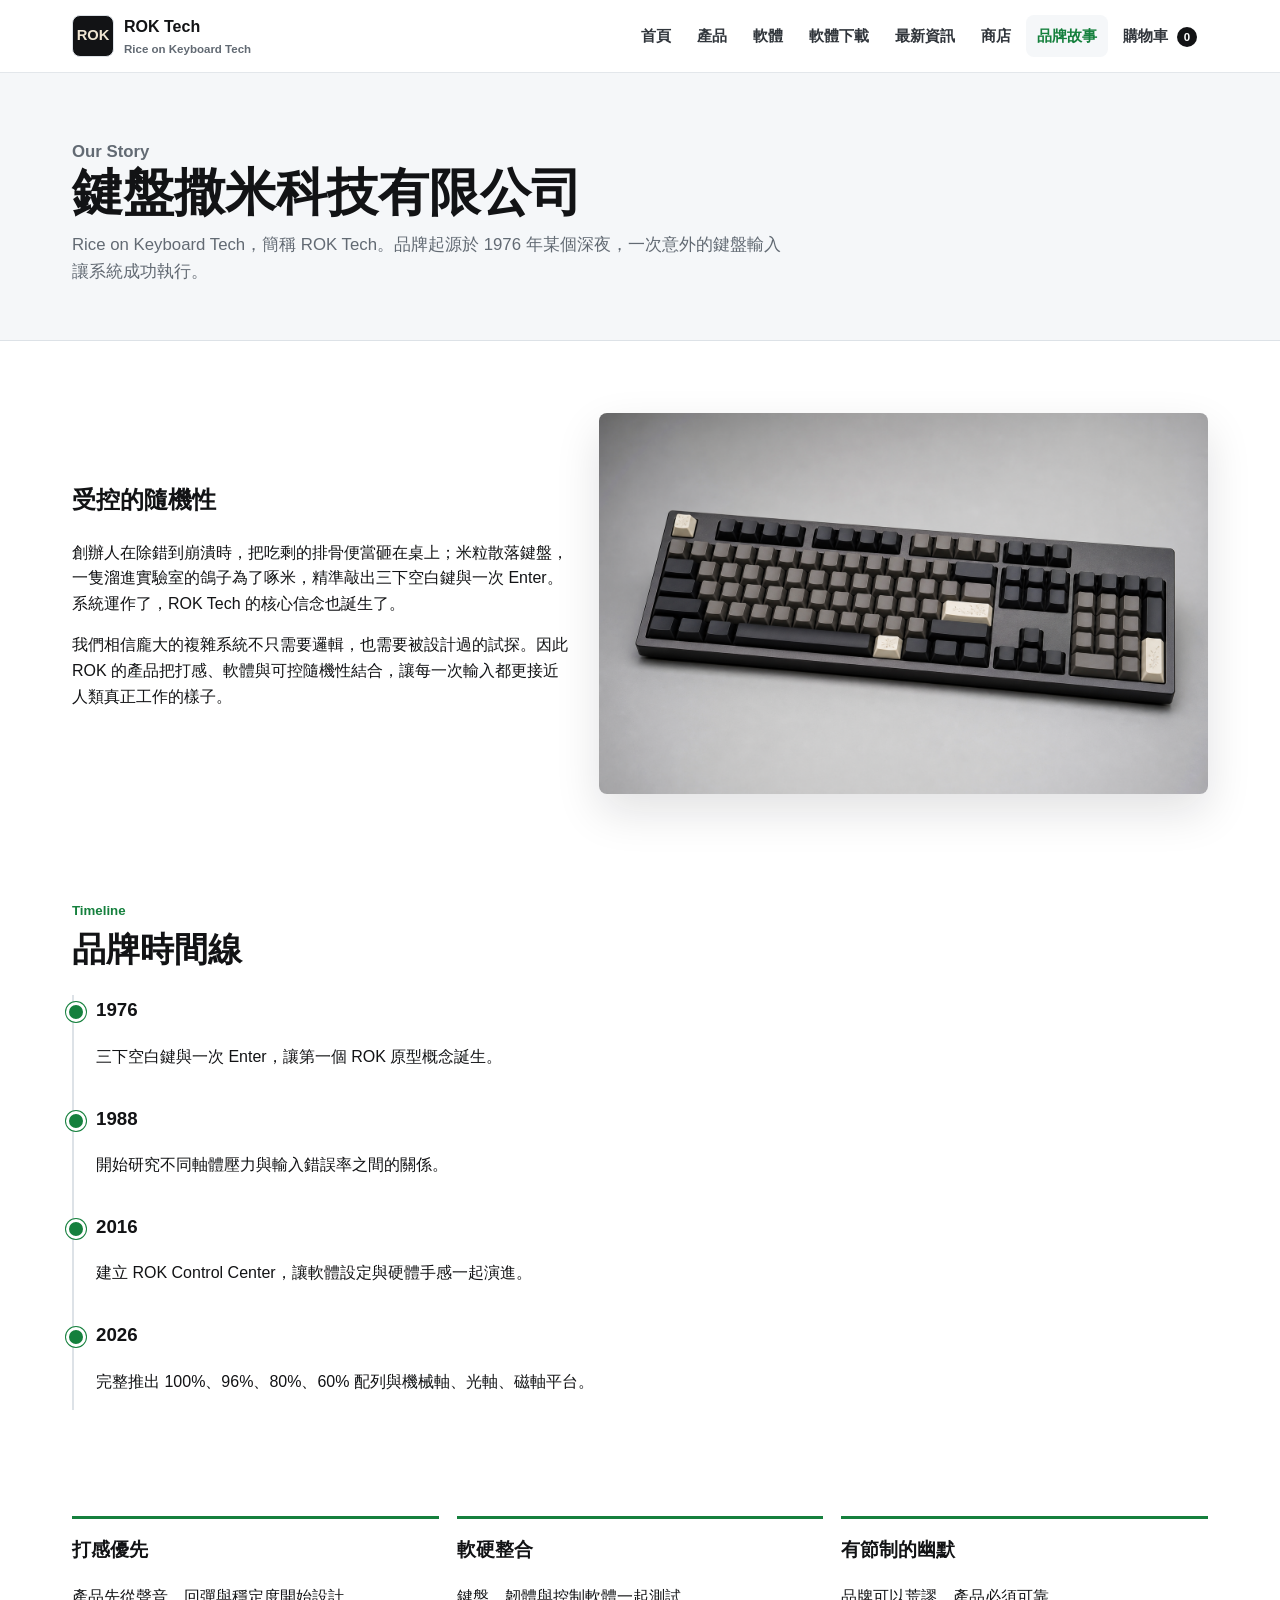
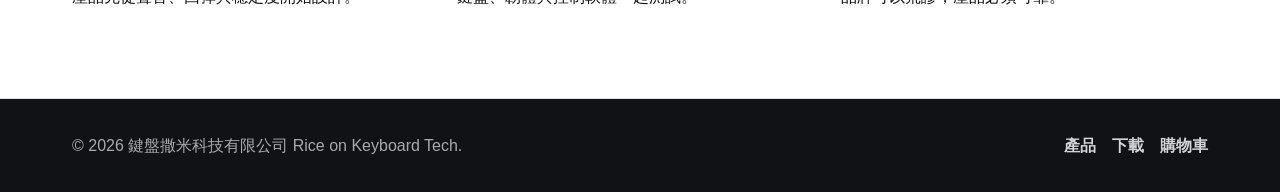
==== about.html @ c29fe8b4 "Add files via upload" ====
<!doctype html>
<html lang="zh-Hant">
  <head>
    <meta charset="utf-8">
    <meta name="viewport" content="width=device-width, initial-scale=1">
    <title>品牌故事 | ROK Tech</title>
    <link rel="icon" href="assets/images/favicon.svg" type="image/svg+xml">
    <link rel="stylesheet" href="assets/css/styles.css">
  </head>
  <body>
    <header class="site-header">
      <div class="header-inner">
        <a class="brand" href="index.html"><span class="brand-mark">ROK</span><span>ROK Tech<small>Rice on Keyboard Tech</small></span></a>
        <nav class="nav" aria-label="主選單">
          <a href="index.html">首頁</a><a href="products.html">產品</a><a href="software.html">軟體</a><a href="downloads.html">軟體下載</a><a href="news.html">最新資訊</a><a href="store.html">商店</a><a href="about.html">品牌故事</a><a class="cart-link" href="cart.html">購物車 <span class="cart-count" data-cart-count>0</span></a>
        </nav>
      </div>
    </header>
    <main>
      <section class="page-hero">
        <div class="page-hero-inner">
          <p class="eyebrow">Our Story</p>
          <h1>鍵盤撒米科技有限公司</h1>
          <p>Rice on Keyboard Tech，簡稱 ROK Tech。品牌起源於 1976 年某個深夜，一次意外的鍵盤輸入讓系統成功執行。</p>
        </div>
      </section>
      <section class="section">
        <div class="software-layout">
          <div>
            <h2>受控的隨機性</h2>
            <p>創辦人在除錯到崩潰時，把吃剩的排骨便當砸在桌上；米粒散落鍵盤，一隻溜進實驗室的鴿子為了啄米，精準敲出三下空白鍵與一次 Enter。系統運作了，ROK Tech 的核心信念也誕生了。</p>
            <p>我們相信龐大的複雜系統不只需要邏輯，也需要被設計過的試探。因此 ROK 的產品把打感、軟體與可控隨機性結合，讓每一次輸入都更接近人類真正工作的樣子。</p>
          </div>
          <img src="assets/images/rok-summit-100.png" alt="ROK Summit 100 Pro 商務鍵盤">
        </div>
      </section>
      <section class="section tight">
        <div class="section-heading"><div><p class="eyebrow">Timeline</p><h2>品牌時間線</h2></div></div>
        <div class="timeline">
          <article><h3>1976</h3><p>三下空白鍵與一次 Enter，讓第一個 ROK 原型概念誕生。</p></article>
          <article><h3>1988</h3><p>開始研究不同軸體壓力與輸入錯誤率之間的關係。</p></article>
          <article><h3>2016</h3><p>建立 ROK Control Center，讓軟體設定與硬體手感一起演進。</p></article>
          <article><h3>2026</h3><p>完整推出 100%、96%、80%、60% 配列與機械軸、光軸、磁軸平台。</p></article>
        </div>
      </section>
      <section class="section tight">
        <div class="support-strip">
          <div><h3>打感優先</h3><p>產品先從聲音、回彈與穩定度開始設計。</p></div>
          <div><h3>軟硬整合</h3><p>鍵盤、韌體與控制軟體一起測試。</p></div>
          <div><h3>有節制的幽默</h3><p>品牌可以荒謬，產品必須可靠。</p></div>
        </div>
      </section>
    </main>
    <footer class="site-footer"><div class="footer-inner"><p>© 2026 鍵盤撒米科技有限公司 Rice on Keyboard Tech.</p><div class="footer-links"><a href="products.html">產品</a><a href="downloads.html">下載</a><a href="cart.html">購物車</a></div></div></footer>
    <script src="assets/js/data.js"></script>
    <script src="assets/js/app.js"></script>
  </body>
</html>
---- assets/css/styles.css ----
:root {
  --ink: #121315;
  --muted: #626a73;
  --line: #dde2e7;
  --surface: #ffffff;
  --soft: #f5f7f9;
  --dark: #171a20;
  --rice: #efe5d2;
  --green: #15803d;
  --cyan: #0284c7;
  --violet: #7c3aed;
  --amber: #b7791f;
  --rose: #be123c;
  --shadow: 0 18px 45px rgba(18, 19, 21, 0.12);
}

* {
  box-sizing: border-box;
}

html {
  scroll-behavior: smooth;
}

body {
  margin: 0;
  background: var(--surface);
  color: var(--ink);
  font-family: Inter, "Noto Sans TC", "PingFang TC", "Microsoft JhengHei", Arial, sans-serif;
  line-height: 1.6;
  letter-spacing: 0;
}

img {
  display: block;
  max-width: 100%;
}

a {
  color: inherit;
  text-decoration: none;
}

button,
input,
select {
  font: inherit;
}

.site-header {
  position: sticky;
  top: 0;
  z-index: 20;
  border-bottom: 1px solid rgba(221, 226, 231, 0.82);
  background: rgba(255, 255, 255, 0.93);
  backdrop-filter: blur(16px);
}

.header-inner {
  display: flex;
  align-items: center;
  justify-content: space-between;
  gap: 24px;
  max-width: 1180px;
  min-height: 72px;
  margin: 0 auto;
  padding: 0 22px;
}

.brand {
  display: inline-flex;
  align-items: center;
  gap: 10px;
  font-weight: 800;
}

.brand-mark {
  display: grid;
  width: 42px;
  height: 42px;
  place-items: center;
  border: 1px solid var(--line);
  border-radius: 8px;
  background: var(--ink);
  color: var(--rice);
  font-size: 0.92rem;
}

.brand small {
  display: block;
  color: var(--muted);
  font-size: 0.72rem;
  font-weight: 600;
}

.nav {
  display: flex;
  align-items: center;
  flex-wrap: nowrap;
  gap: 4px;
  color: #30353b;
  font-size: 0.94rem;
  font-weight: 650;
  white-space: nowrap;
}

.nav a {
  flex: 0 0 auto;
  min-height: 40px;
  padding: 9px 11px;
  border-radius: 8px;
  white-space: nowrap;
}

.nav a:hover,
.nav a.is-active {
  background: var(--soft);
  color: var(--green);
}

.cart-link {
  position: relative;
}

.cart-count {
  display: inline-grid;
  min-width: 20px;
  height: 20px;
  margin-left: 5px;
  place-items: center;
  border-radius: 999px;
  background: var(--ink);
  color: #fff;
  font-size: 0.72rem;
}

.hero {
  min-height: 72vh;
  display: grid;
  align-items: end;
  background-image:
    linear-gradient(90deg, rgba(10, 11, 13, 0.9), rgba(10, 11, 13, 0.56) 44%, rgba(10, 11, 13, 0.12)),
    url("../images/rok-strike-80.png");
  background-position: center;
  background-size: cover;
  color: #fff;
}

.hero-content {
  max-width: 1180px;
  width: 100%;
  margin: 0 auto;
  padding: 92px 22px 68px;
}

.eyebrow {
  margin: 0 0 10px;
  color: var(--green);
  font-size: 0.83rem;
  font-weight: 800;
}

.hero .eyebrow {
  color: #b8f4d1;
}

h1,
h2,
h3,
p {
  margin-top: 0;
}

.hero h1 {
  max-width: 680px;
  margin-bottom: 18px;
  font-size: 4.3rem;
  line-height: 1.02;
}

.hero p {
  max-width: 620px;
  color: rgba(255, 255, 255, 0.83);
  font-size: 1.12rem;
}

.hero-actions,
.card-actions,
.download-actions {
  display: flex;
  flex-wrap: wrap;
  gap: 12px;
  align-items: center;
}

.btn {
  display: inline-flex;
  min-height: 44px;
  align-items: center;
  justify-content: center;
  gap: 8px;
  padding: 10px 18px;
  border: 1px solid var(--line);
  border-radius: 8px;
  background: #fff;
  color: var(--ink);
  cursor: pointer;
  font-weight: 800;
}

.btn.primary {
  border-color: var(--ink);
  background: var(--ink);
  color: #fff;
}

.btn.danger {
  border-color: var(--rose);
  background: var(--rose);
  color: #fff;
}

.btn.ghost {
  background: transparent;
}

.hero .btn.ghost {
  border-color: rgba(255, 255, 255, 0.55);
  color: #fff;
}

.btn:hover {
  transform: translateY(-1px);
}

.btn.wide {
  width: 100%;
}

.section {
  max-width: 1180px;
  margin: 0 auto;
  padding: 72px 22px;
}

.section.tight {
  padding-top: 34px;
}

.section-heading {
  display: flex;
  align-items: end;
  justify-content: space-between;
  gap: 24px;
  margin-bottom: 26px;
}

.section-heading h2 {
  margin: 0;
  font-size: 2.1rem;
  line-height: 1.14;
}

.section-heading p:not(.eyebrow) {
  max-width: 560px;
  margin-bottom: 0;
  color: var(--muted);
}

.page-hero {
  background: var(--soft);
  border-bottom: 1px solid var(--line);
}

.page-hero-inner {
  max-width: 1180px;
  margin: 0 auto;
  padding: 66px 22px 54px;
}

.page-hero h1 {
  max-width: 720px;
  margin-bottom: 12px;
  font-size: 3.2rem;
  line-height: 1.06;
}

.page-hero p {
  max-width: 720px;
  margin-bottom: 0;
  color: var(--muted);
  font-size: 1.05rem;
}

.layout-grid,
.product-grid,
.switch-grid,
.news-grid,
.download-grid,
.lineup-grid {
  display: grid;
  gap: 18px;
}

.layout-grid {
  grid-template-columns: repeat(4, 1fr);
}

.product-grid {
  grid-template-columns: repeat(4, 1fr);
}

.lineup-card,
.spec-card,
.news-card,
.download-card,
.product-card,
.cart-item,
.checkout-panel {
  border: 1px solid var(--line);
  border-radius: 8px;
  background: #fff;
}

.lineup-card {
  padding: 22px;
}

.lineup-card strong {
  display: block;
  margin-bottom: 6px;
  font-size: 1.3rem;
}

.lineup-card span,
.mini,
.compare {
  color: var(--muted);
  font-size: 0.9rem;
}

.product-card {
  overflow: hidden;
  transition: transform 160ms ease, box-shadow 160ms ease;
}

.product-card:hover {
  transform: translateY(-3px);
  box-shadow: var(--shadow);
}

.product-media {
  display: block;
  aspect-ratio: 4 / 3;
  background: var(--soft);
  overflow: hidden;
}

.product-media img {
  width: 100%;
  height: 100%;
  object-fit: cover;
}

.product-body {
  padding: 18px;
}

.product-body h3 {
  margin: 7px 0 8px;
  font-size: 1.13rem;
}

.product-body p {
  min-height: 48px;
  margin-bottom: 14px;
  color: var(--muted);
  font-size: 0.95rem;
}

.product-meta,
.badges,
.card-row {
  display: flex;
  flex-wrap: wrap;
  align-items: center;
  gap: 8px;
}

.product-meta span,
.pill {
  border-radius: 999px;
  background: var(--soft);
  color: #3b424a;
  font-size: 0.76rem;
  font-weight: 800;
  padding: 4px 8px;
}

.card-row {
  justify-content: space-between;
  margin-bottom: 12px;
}

.card-row strong,
.price-line strong {
  font-size: 1.3rem;
}

.compare,
.price-line span {
  text-decoration: line-through;
}

.swatches {
  display: inline-flex;
  gap: 5px;
}

.swatch {
  width: 18px;
  height: 18px;
  border: 2px solid #fff;
  border-radius: 999px;
  background: var(--swatch);
  box-shadow: 0 0 0 1px rgba(18, 19, 21, 0.2);
}

.card-actions {
  margin-top: 16px;
}

.card-actions .btn {
  flex: 1 1 130px;
  min-height: 42px;
  padding: 9px 12px;
  font-size: 0.9rem;
}

.filters {
  display: grid;
  grid-template-columns: repeat(4, minmax(0, 1fr));
  gap: 14px;
  margin-bottom: 22px;
  padding: 18px;
  border: 1px solid var(--line);
  border-radius: 8px;
  background: var(--soft);
}

label {
  display: grid;
  gap: 7px;
  color: #424950;
  font-size: 0.9rem;
  font-weight: 800;
}

select,
input {
  min-height: 44px;
  width: 100%;
  border: 1px solid #cbd3dc;
  border-radius: 8px;
  background: #fff;
  color: var(--ink);
  padding: 9px 11px;
}

.story-band {
  background: var(--dark);
  color: #fff;
}

.story-band .section {
  display: grid;
  grid-template-columns: 0.88fr 1.12fr;
  gap: 42px;
  align-items: center;
}

.story-band p {
  color: rgba(255, 255, 255, 0.74);
}

.story-panel {
  display: grid;
  gap: 12px;
}

.story-panel div {
  border: 1px solid rgba(255, 255, 255, 0.16);
  border-radius: 8px;
  padding: 18px;
  background: rgba(255, 255, 255, 0.05);
}

.software-band {
  background: #f9fafb;
}

.software-layout {
  display: grid;
  grid-template-columns: 0.9fr 1.1fr;
  gap: 28px;
  align-items: center;
}

.software-layout img {
  width: 100%;
  aspect-ratio: 16 / 10;
  object-fit: cover;
  border-radius: 8px;
  box-shadow: var(--shadow);
}

.feature-list {
  display: grid;
  gap: 10px;
  margin: 20px 0 0;
  padding-left: 18px;
  color: #3b424a;
}

.spec-card,
.news-card,
.download-card {
  padding: 22px;
}

.switch-grid,
.news-grid {
  grid-template-columns: repeat(3, 1fr);
}

.download-grid {
  grid-template-columns: repeat(2, 1fr);
}

.spec-card h3,
.news-card h3,
.download-card h3 {
  margin-bottom: 10px;
}

.spec-card p,
.news-card p,
.download-card p {
  color: var(--muted);
}

.spec-card dl {
  display: grid;
  gap: 8px;
  margin: 0 0 14px;
}

.spec-card dl div,
.spec-table div,
.checkout-panel > div {
  display: flex;
  justify-content: space-between;
  gap: 18px;
  border-bottom: 1px solid var(--line);
  padding: 10px 0;
}

dt,
.spec-table span {
  color: var(--muted);
}

dd {
  margin: 0;
  font-weight: 800;
}

.news-top {
  display: flex;
  justify-content: space-between;
  gap: 12px;
  color: var(--muted);
  font-size: 0.86rem;
  font-weight: 800;
}

.news-card a {
  color: var(--green);
  font-weight: 850;
}

.detail-layout {
  display: grid;
  grid-template-columns: 1.1fr 0.9fr;
  gap: 34px;
  max-width: 1180px;
  margin: 0 auto;
  padding: 56px 22px 24px;
}

.detail-media img {
  width: 100%;
  aspect-ratio: 4 / 3;
  object-fit: cover;
  border: 1px solid var(--line);
  border-radius: 8px;
  background: var(--soft);
}

.detail-thumbs {
  display: grid;
  grid-template-columns: repeat(3, minmax(0, 1fr));
  gap: 10px;
  margin-top: 12px;
}

.detail-thumbs span {
  display: inline-flex;
  min-height: 42px;
  align-items: center;
  justify-content: center;
  gap: 8px;
  border: 1px solid var(--line);
  border-radius: 8px;
  font-weight: 800;
}

.detail-thumbs i {
  width: 18px;
  height: 18px;
  border-radius: 999px;
  background: var(--swatch);
  box-shadow: inset 0 0 0 1px rgba(0, 0, 0, 0.18);
}

.detail-panel {
  align-self: start;
  border: 1px solid var(--line);
  border-radius: 8px;
  padding: 28px;
  background: #fff;
}

.detail-panel h1 {
  margin-bottom: 12px;
  font-size: 2.65rem;
  line-height: 1.06;
}

.lead {
  color: var(--muted);
  font-size: 1.05rem;
}

.price-line {
  display: flex;
  align-items: baseline;
  gap: 12px;
  margin: 20px 0;
}

.choice-grid {
  display: grid;
  grid-template-columns: repeat(2, minmax(0, 1fr));
  gap: 14px;
  margin-bottom: 16px;
}

.choice-grid label:last-child {
  grid-column: span 2;
}

.spec-table {
  display: grid;
  grid-template-columns: repeat(2, minmax(0, 1fr));
  gap: 0 28px;
  border-top: 1px solid var(--line);
}

.cart-layout {
  display: grid;
  grid-template-columns: 1fr 360px;
  gap: 24px;
  max-width: 1180px;
  margin: 0 auto;
  padding: 54px 22px 80px;
}

.cart-list {
  display: grid;
  gap: 14px;
}

.cart-item {
  display: grid;
  grid-template-columns: 148px 1fr auto auto;
  gap: 18px;
  align-items: center;
  padding: 14px;
}

.cart-item img {
  width: 148px;
  aspect-ratio: 4 / 3;
  object-fit: cover;
  border-radius: 8px;
  background: var(--soft);
}

.cart-item h3 {
  margin-bottom: 4px;
}

.cart-item p {
  margin-bottom: 6px;
  color: var(--muted);
}

.quantity {
  display: inline-grid;
  grid-template-columns: 34px 38px 34px;
  align-items: center;
  border: 1px solid var(--line);
  border-radius: 8px;
  overflow: hidden;
}

.quantity button {
  width: 34px;
  height: 34px;
  border: 0;
  background: var(--soft);
  cursor: pointer;
}

.quantity span {
  text-align: center;
  font-weight: 800;
}

.remove {
  min-height: 36px;
  border: 0;
  background: transparent;
  color: var(--rose);
  cursor: pointer;
  font-weight: 800;
}

.checkout-panel {
  align-self: start;
  padding: 22px;
}

.checkout-panel h2 {
  margin-bottom: 14px;
}

.checkout-panel .total {
  border-bottom: 0;
  font-size: 1.12rem;
}

.checkout-panel form {
  display: grid;
  gap: 14px;
  margin-top: 18px;
}

.empty-cart {
  display: grid;
  min-height: 46vh;
  place-items: center;
  align-content: center;
  gap: 14px;
  text-align: center;
}

.empty-cart h1 {
  margin-bottom: 0;
}

.empty-cart.compact {
  min-height: 300px;
  border: 1px solid var(--line);
  border-radius: 8px;
  background: #fff;
  padding: 28px;
}

.success-panel {
  max-width: 960px;
  margin: 0 auto;
  padding: 72px 22px 90px;
}

.success-panel h1 {
  font-size: 3rem;
  line-height: 1.08;
}

.success-panel > p {
  color: var(--muted);
}

.status-pill {
  display: inline-flex;
  min-height: 26px;
  align-items: center;
  justify-content: center;
  border-radius: 999px;
  padding: 3px 10px;
  font-size: 0.78rem;
  font-weight: 850;
}

.status-pill.new {
  background: #e8f5ef;
  color: #116034;
}

.status-pill.working {
  background: #e6f1fb;
  color: #075985;
}

.status-pill.shipping {
  background: #f2eafd;
  color: #6d28d9;
}

.status-pill.done {
  background: #edf7e7;
  color: #3f6212;
}

.status-pill.cancelled {
  background: #fae8ea;
  color: #9f1239;
}

.admin-body {
  background: #eef2f6;
}

.admin-shell {
  min-height: 100vh;
}

.admin-login {
  display: grid;
  width: min(440px, calc(100% - 44px));
  gap: 24px;
  margin: 0 auto;
  padding: 84px 0;
}

.admin-login form {
  display: grid;
  gap: 14px;
  border: 1px solid var(--line);
  border-radius: 8px;
  background: #fff;
  padding: 22px;
  box-shadow: var(--shadow);
}

.form-hint {
  margin-bottom: 0;
  color: var(--muted);
  font-size: 0.88rem;
}

.form-error {
  min-height: 22px;
  margin-bottom: 0;
  color: var(--rose);
  font-weight: 800;
}

.admin-dashboard {
  max-width: 1280px;
  margin: 0 auto;
  padding: 22px;
}

.admin-topbar,
.admin-controls,
.admin-hero,
.order-stats,
.admin-order-layout {
  margin-bottom: 18px;
}

.admin-topbar {
  display: flex;
  align-items: center;
  justify-content: space-between;
  gap: 18px;
  border: 1px solid var(--line);
  border-radius: 8px;
  background: #fff;
  padding: 14px;
}

.admin-actions {
  display: flex;
  flex-wrap: wrap;
  gap: 10px;
}

.admin-hero {
  border-radius: 8px;
  background: var(--dark);
  color: #fff;
  padding: 32px;
}

.admin-hero h1 {
  margin-bottom: 8px;
  font-size: 2.6rem;
  line-height: 1.08;
}

.admin-hero p:not(.eyebrow) {
  max-width: 620px;
  margin-bottom: 0;
  color: rgba(255, 255, 255, 0.72);
}

.order-stats {
  display: grid;
  grid-template-columns: repeat(4, 1fr);
  gap: 14px;
}

.order-stats article {
  border: 1px solid var(--line);
  border-radius: 8px;
  background: #fff;
  padding: 18px;
}

.order-stats span {
  display: block;
  color: var(--muted);
  font-weight: 800;
}

.order-stats strong {
  display: block;
  margin-top: 6px;
  font-size: 1.6rem;
}

.admin-controls {
  display: grid;
  grid-template-columns: 1fr 260px;
  gap: 14px;
  border: 1px solid var(--line);
  border-radius: 8px;
  background: #fff;
  padding: 16px;
}

.admin-order-layout {
  display: grid;
  grid-template-columns: minmax(320px, 0.72fr) minmax(0, 1.28fr);
  gap: 18px;
  align-items: start;
}

.admin-order-list {
  display: grid;
  gap: 12px;
}

.order-card {
  border: 1px solid var(--line);
  border-radius: 8px;
  background: #fff;
  overflow: hidden;
}

.order-card.is-active {
  border-color: var(--green);
  box-shadow: 0 0 0 2px rgba(21, 128, 61, 0.12);
}

.order-card button {
  display: grid;
  width: 100%;
  grid-template-columns: 1fr auto;
  gap: 5px 12px;
  border: 0;
  background: transparent;
  padding: 16px;
  text-align: left;
  cursor: pointer;
}

.order-id {
  color: var(--green);
  font-weight: 850;
}

.order-card strong,
.order-card small,
.order-card p,
.order-card b {
  grid-column: span 2;
}

.order-card small,
.order-card p {
  color: var(--muted);
}

.order-card p {
  margin-bottom: 0;
}

.order-detail-panel,
.order-detail-empty {
  border: 1px solid var(--line);
  border-radius: 8px;
  background: #fff;
  padding: 22px;
}

.order-detail-head {
  display: grid;
  grid-template-columns: 1fr 220px;
  gap: 18px;
  align-items: start;
  border-bottom: 1px solid var(--line);
  padding-bottom: 18px;
  margin-bottom: 18px;
}

.order-detail-head h2 {
  margin-bottom: 6px;
  font-size: 1.8rem;
}

.customer-grid {
  display: grid;
  grid-template-columns: repeat(2, 1fr);
  gap: 12px;
  margin: 18px 0;
}

.customer-grid div {
  border: 1px solid var(--line);
  border-radius: 8px;
  background: var(--soft);
  padding: 14px;
}

.customer-grid span {
  display: block;
  color: var(--muted);
  font-size: 0.84rem;
  font-weight: 800;
}

.customer-grid strong {
  display: block;
  margin-top: 5px;
  overflow-wrap: anywhere;
}

.order-items {
  display: grid;
  gap: 12px;
  margin: 18px 0;
}

.order-items article {
  display: grid;
  grid-template-columns: 104px 1fr auto;
  gap: 14px;
  align-items: center;
  border: 1px solid var(--line);
  border-radius: 8px;
  padding: 12px;
}

.order-items img {
  width: 104px;
  aspect-ratio: 4 / 3;
  object-fit: cover;
  border-radius: 8px;
}

.order-items h3 {
  margin-bottom: 4px;
}

.order-items p,
.order-items span {
  color: var(--muted);
}

.order-total-box {
  border-top: 1px solid var(--line);
  padding-top: 12px;
}

.order-total-box div {
  display: flex;
  justify-content: space-between;
  gap: 18px;
  padding: 8px 0;
}

.order-total-box .total {
  font-size: 1.18rem;
}

.timeline {
  display: grid;
  gap: 18px;
  border-left: 2px solid var(--line);
  padding-left: 22px;
}

.timeline article {
  position: relative;
}

.timeline article::before {
  content: "";
  position: absolute;
  left: -30px;
  top: 7px;
  width: 14px;
  height: 14px;
  border: 3px solid #fff;
  border-radius: 999px;
  background: var(--green);
  box-shadow: 0 0 0 1px var(--green);
}

.support-strip {
  display: grid;
  grid-template-columns: repeat(3, 1fr);
  gap: 18px;
}

.support-strip div {
  border-top: 3px solid var(--green);
  padding-top: 16px;
}

.site-footer {
  border-top: 1px solid var(--line);
  background: #101216;
  color: #fff;
}

.footer-inner {
  display: grid;
  grid-template-columns: 1fr auto;
  gap: 24px;
  max-width: 1180px;
  margin: 0 auto;
  padding: 34px 22px;
}

.footer-inner p {
  margin-bottom: 0;
  color: rgba(255, 255, 255, 0.64);
}

.footer-links {
  display: flex;
  flex-wrap: wrap;
  gap: 16px;
  color: rgba(255, 255, 255, 0.82);
  font-weight: 750;
}

.toast {
  position: fixed;
  right: 20px;
  bottom: 20px;
  z-index: 50;
  max-width: 320px;
  border-radius: 8px;
  background: var(--ink);
  color: #fff;
  padding: 14px 16px;
  box-shadow: var(--shadow);
  opacity: 0;
  transform: translateY(12px);
  transition: opacity 150ms ease, transform 150ms ease;
  pointer-events: none;
}

.toast.is-visible {
  opacity: 1;
  transform: translateY(0);
}

@media (max-width: 1020px) {
  .header-inner {
    align-items: flex-start;
    flex-direction: column;
    padding: 14px 22px;
  }

  .nav {
    width: 100%;
    overflow-x: auto;
    padding-bottom: 4px;
  }

  .product-grid,
  .layout-grid {
    grid-template-columns: repeat(2, 1fr);
  }

  .detail-layout,
  .cart-layout,
  .software-layout,
  .story-band .section,
  .admin-order-layout {
    grid-template-columns: 1fr;
  }

  .order-stats,
  .admin-controls {
    grid-template-columns: repeat(2, 1fr);
  }

  .cart-item {
    grid-template-columns: 120px 1fr;
  }

  .cart-item .quantity,
  .cart-item .remove {
    justify-self: start;
  }
}

@media (max-width: 720px) {
  .hero h1 {
    font-size: 2.65rem;
  }

  .hero {
    min-height: 68vh;
    background-position: 58% center;
  }

  .page-hero h1,
  .detail-panel h1 {
    font-size: 2.25rem;
  }

  .section-heading {
    align-items: start;
    flex-direction: column;
  }

  .product-grid,
  .layout-grid,
  .switch-grid,
  .news-grid,
  .download-grid,
  .filters,
  .spec-table,
  .support-strip,
  .detail-thumbs,
  .order-stats,
  .admin-controls,
  .order-detail-head,
  .customer-grid {
    grid-template-columns: 1fr;
  }

  .choice-grid {
    grid-template-columns: 1fr;
  }

  .choice-grid label:last-child {
    grid-column: auto;
  }

  .cart-item {
    grid-template-columns: 1fr;
  }

  .cart-item img {
    width: 100%;
  }

  .admin-dashboard {
    padding: 14px;
  }

  .admin-topbar {
    align-items: flex-start;
    flex-direction: column;
  }

  .order-items article {
    grid-template-columns: 1fr;
  }

  .order-items img {
    width: 100%;
  }

  .footer-inner {
    grid-template-columns: 1fr;
  }
}
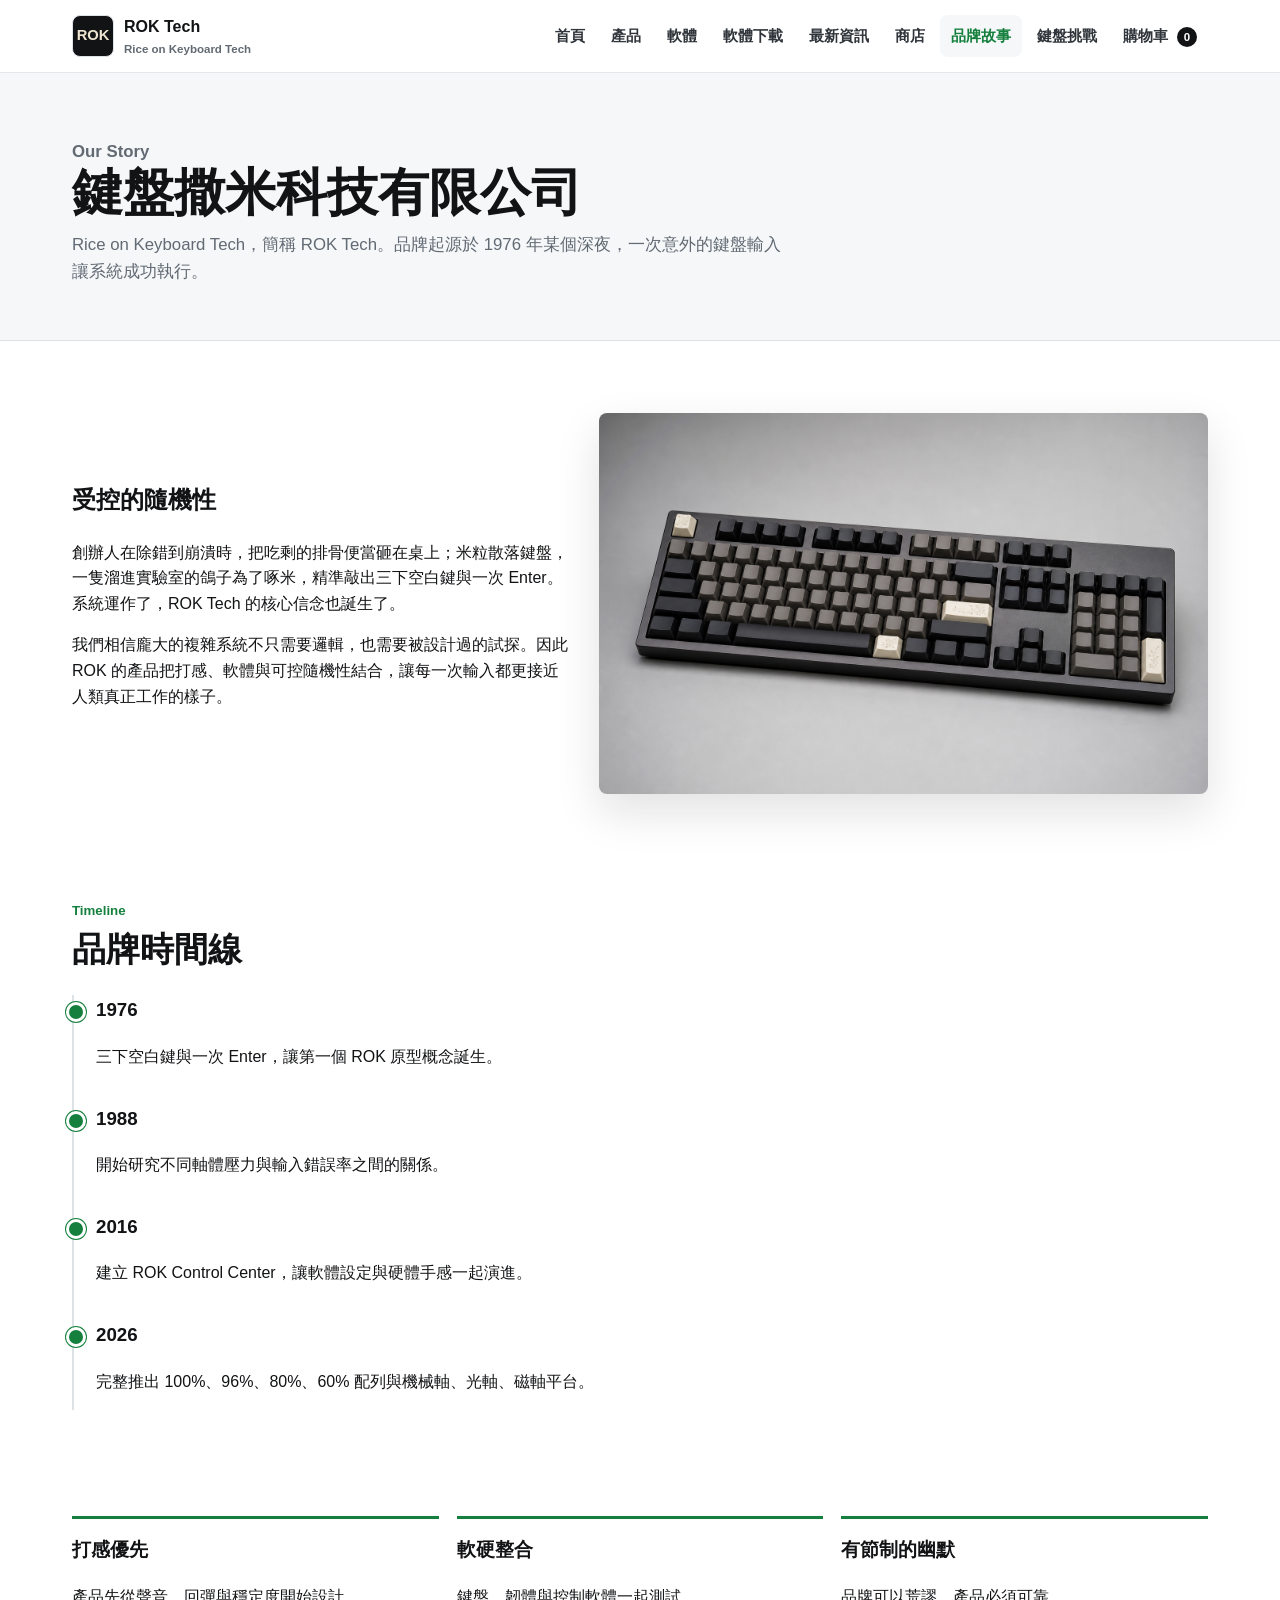
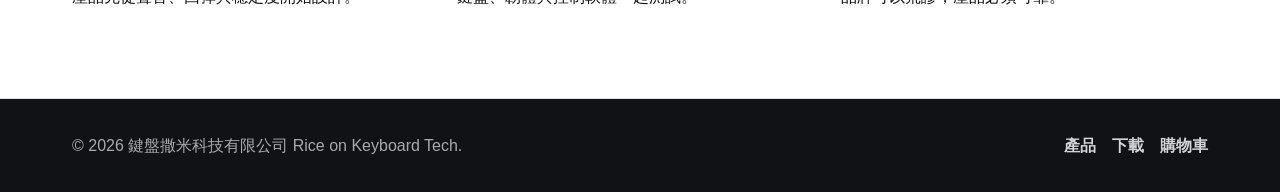
==== commit ced32538: "Add files via upload" ====
--- a/about.html
+++ b/about.html
@@ -12,7 +12,7 @@
       <div class="header-inner">
         <a class="brand" href="index.html"><span class="brand-mark">ROK</span><span>ROK Tech<small>Rice on Keyboard Tech</small></span></a>
         <nav class="nav" aria-label="主選單">
-          <a href="index.html">首頁</a><a href="products.html">產品</a><a href="software.html">軟體</a><a href="downloads.html">軟體下載</a><a href="news.html">最新資訊</a><a href="store.html">商店</a><a href="about.html">品牌故事</a><a class="cart-link" href="cart.html">購物車 <span class="cart-count" data-cart-count>0</span></a>
+          <a href="index.html">首頁</a><a href="products.html">產品</a><a href="software.html">軟體</a><a href="downloads.html">軟體下載</a><a href="news.html">最新資訊</a><a href="store.html">商店</a><a href="about.html">品牌故事</a><a href="game.html">鍵盤挑戰</a><a class="cart-link" href="cart.html">購物車 <span class="cart-count" data-cart-count>0</span></a>
         </nav>
       </div>
     </header>
--- a/assets/css/styles.css
+++ b/assets/css/styles.css
@@ -237,6 +237,45 @@
   width: 100%;
 }
 
+/* 後台「重新整理訂單」按鈕：用品牌青色，明顯但與既有按鈕風格一致。 */
+.btn.accent {
+  border-color: var(--cyan);
+  background: var(--cyan);
+  color: #fff;
+}
+
+/* 後台「匯出 Excel」按鈕：用品牌綠（試算表色），與其他按鈕並排。 */
+.btn.excel {
+  border-color: var(--green);
+  background: var(--green);
+  color: #fff;
+}
+
+.btn .refresh-icon,
+.btn .excel-icon {
+  flex: none;
+}
+
+/* 點擊時讓圖示轉一圈，給使用者「已重新讀取」的視覺回饋。 */
+.btn.is-refreshing .refresh-icon {
+  animation: rok-spin 0.6s linear;
+}
+
+@keyframes rok-spin {
+  from { transform: rotate(0deg); }
+  to { transform: rotate(360deg); }
+}
+
+/* 後台右上角「上次同步 HH:MM:SS」小字提示。 */
+.admin-actions .sync-time {
+  align-self: center;
+  margin-right: 4px;
+  color: var(--muted);
+  font-size: 0.82rem;
+  font-weight: 600;
+  white-space: nowrap;
+}
+
 .section {
   max-width: 1180px;
   margin: 0 auto;
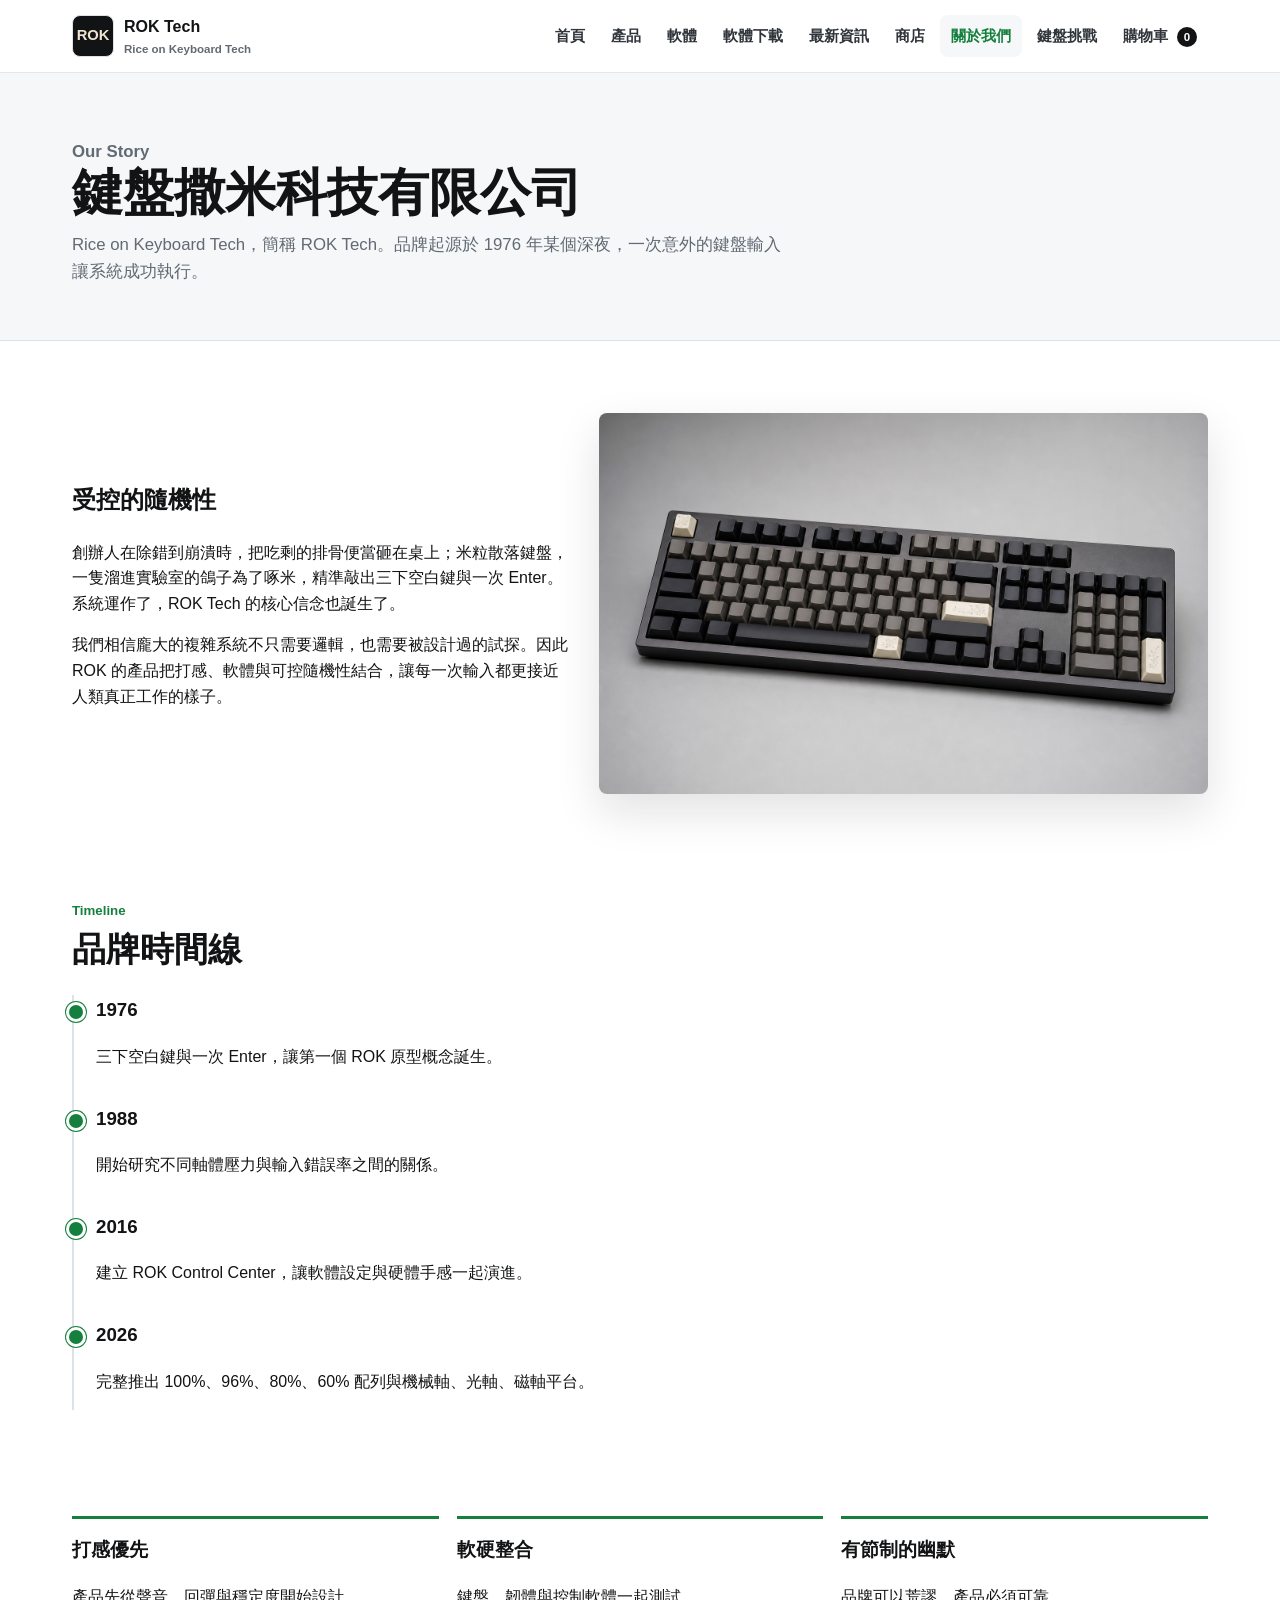
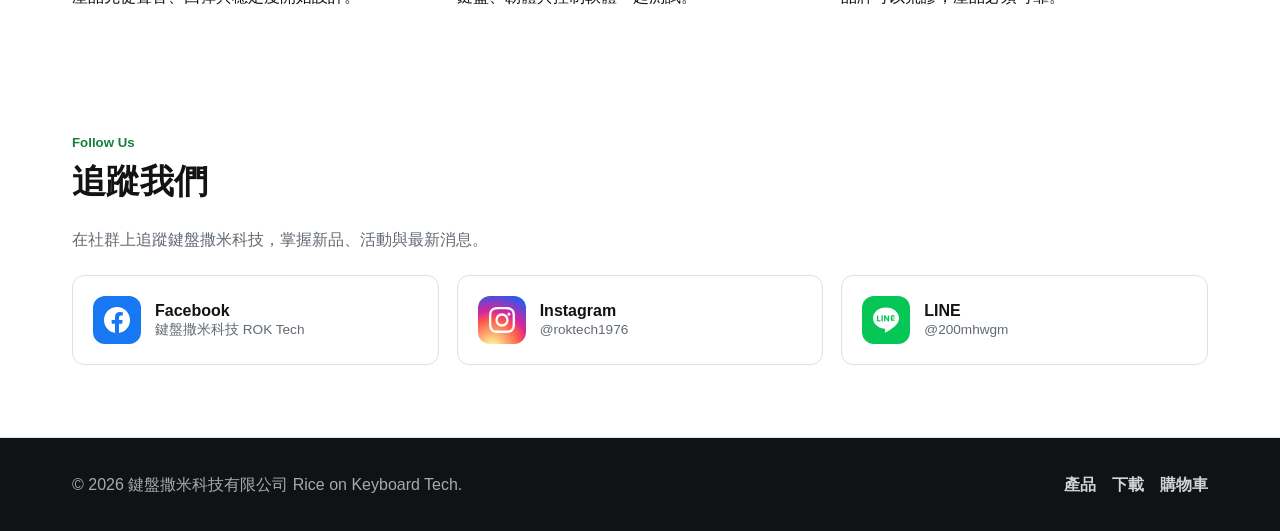
==== commit 5b376a09: "Add files via upload" ====
--- a/about.html
+++ b/about.html
@@ -3,16 +3,16 @@
   <head>
     <meta charset="utf-8">
     <meta name="viewport" content="width=device-width, initial-scale=1">
-    <title>品牌故事 | ROK Tech</title>
+    <title>關於我們 | ROK Tech</title>
     <link rel="icon" href="assets/images/favicon.svg" type="image/svg+xml">
-    <link rel="stylesheet" href="assets/css/styles.css">
+    <link rel="stylesheet" href="assets/css/styles.css?v=20260623">
   </head>
   <body>
     <header class="site-header">
       <div class="header-inner">
         <a class="brand" href="index.html"><span class="brand-mark">ROK</span><span>ROK Tech<small>Rice on Keyboard Tech</small></span></a>
         <nav class="nav" aria-label="主選單">
-          <a href="index.html">首頁</a><a href="products.html">產品</a><a href="software.html">軟體</a><a href="downloads.html">軟體下載</a><a href="news.html">最新資訊</a><a href="store.html">商店</a><a href="about.html">品牌故事</a><a href="game.html">鍵盤挑戰</a><a class="cart-link" href="cart.html">購物車 <span class="cart-count" data-cart-count>0</span></a>
+          <a href="index.html">首頁</a><a href="products.html">產品</a><a href="software.html">軟體</a><a href="downloads.html">軟體下載</a><a href="news.html">最新資訊</a><a href="store.html">商店</a><a href="about.html">關於我們</a><a href="game.html">鍵盤挑戰</a><a class="cart-link" href="cart.html">購物車 <span class="cart-count" data-cart-count>0</span></a>
         </nav>
       </div>
     </header>
@@ -50,9 +50,27 @@
           <div><h3>有節制的幽默</h3><p>品牌可以荒謬，產品必須可靠。</p></div>
         </div>
       </section>
+      <section class="section tight">
+        <div class="section-heading"><div><p class="eyebrow">Follow Us</p><h2>追蹤我們</h2></div></div>
+        <p class="social-intro">在社群上追蹤鍵盤撒米科技，掌握新品、活動與最新消息。</p>
+        <div class="social-strip">
+          <a class="social-card" href="https://www.facebook.com/profile.php?id=61591307721020" target="_blank" rel="noopener noreferrer">
+            <span class="social-icon fb" aria-hidden="true"><svg viewBox="0 0 24 24" fill="currentColor"><path d="M24 12.07C24 5.4 18.63 0 12 0S0 5.4 0 12.07C0 18.1 4.39 23.1 10.13 24v-8.44H7.08v-3.49h3.05V9.41c0-3.02 1.79-4.69 4.53-4.69 1.31 0 2.69.24 2.69.24v2.97h-1.52c-1.49 0-1.96.93-1.96 1.89v2.25h3.33l-.53 3.49h-2.8V24C19.61 23.1 24 18.1 24 12.07z"/></svg></span>
+            <span class="social-meta"><span class="social-name">Facebook</span><span class="social-handle">鍵盤撒米科技 ROK Tech</span></span>
+          </a>
+          <a class="social-card" href="https://www.instagram.com/roktech1976/" target="_blank" rel="noopener noreferrer">
+            <span class="social-icon ig" aria-hidden="true"><svg viewBox="0 0 24 24" fill="currentColor"><path d="M12 2.16c3.2 0 3.58.01 4.85.07 1.17.05 1.8.25 2.23.41.56.22.96.48 1.38.9.42.42.68.82.9 1.38.16.42.36 1.06.41 2.23.06 1.27.07 1.65.07 4.85s-.01 3.58-.07 4.85c-.05 1.17-.25 1.8-.41 2.23-.22.56-.48.96-.9 1.38-.42.42-.82.68-1.38.9-.42.16-1.06.36-2.23.41-1.27.06-1.65.07-4.85.07s-3.58-.01-4.85-.07c-1.17-.05-1.8-.25-2.23-.41a3.7 3.7 0 01-1.38-.9 3.7 3.7 0 01-.9-1.38c-.16-.42-.36-1.06-.41-2.23-.06-1.27-.07-1.65-.07-4.85s.01-3.58.07-4.85c.05-1.17.25-1.8.41-2.23.22-.56.48-.96.9-1.38.42-.42.82-.68 1.38-.9.42-.16 1.06-.36 2.23-.41 1.27-.06 1.65-.07 4.85-.07zM12 0C8.74 0 8.33.01 7.05.07 5.78.13 4.9.33 4.14.63c-.79.31-1.46.72-2.12 1.38C1.35 2.67.94 3.34.63 4.14.33 4.9.13 5.78.07 7.05.01 8.33 0 8.74 0 12s.01 3.67.07 4.95c.06 1.27.26 2.15.56 2.91.31.8.72 1.47 1.38 2.13.66.66 1.33 1.07 2.12 1.38.76.3 1.64.5 2.91.56C8.33 23.99 8.74 24 12 24s3.67-.01 4.95-.07c1.27-.06 2.15-.26 2.91-.56.8-.31 1.47-.72 2.13-1.38.66-.66 1.07-1.33 1.38-2.13.3-.76.5-1.64.56-2.91.06-1.28.07-1.69.07-4.95s-.01-3.67-.07-4.95c-.06-1.27-.26-2.15-.56-2.91a5.9 5.9 0 00-1.38-2.12A5.9 5.9 0 0019.86.63c-.76-.3-1.64-.5-2.91-.56C15.67.01 15.26 0 12 0zm0 5.84a6.16 6.16 0 100 12.32 6.16 6.16 0 000-12.32zM12 16a4 4 0 110-8 4 4 0 010 8zm6.4-10.85a1.44 1.44 0 100 2.88 1.44 1.44 0 000-2.88z"/></svg></span>
+            <span class="social-meta"><span class="social-name">Instagram</span><span class="social-handle">@roktech1976</span></span>
+          </a>
+          <a class="social-card" href="https://line.me/R/ti/p/@200mhwgm" target="_blank" rel="noopener noreferrer">
+            <span class="social-icon line" aria-hidden="true"><svg viewBox="0 0 24 24" fill="currentColor"><path d="M19.37 9.31c.33 0 .6.27.6.6s-.27.61-.6.61h-1.67v1.07h1.67c.33 0 .6.27.6.6 0 .34-.27.61-.6.61h-2.28a.6.6 0 01-.6-.6V8.24c0-.33.27-.6.6-.6h2.28c.33 0 .6.27.6.6 0 .34-.27.61-.6.61h-1.67v1.06h1.67zm-4.55 3.49a.6.6 0 01-.41.57.62.62 0 01-.19.03.6.6 0 01-.49-.24l-2.33-3.17v2.81c0 .33-.27.6-.6.6a.6.6 0 01-.61-.6V8.24c0-.26.17-.49.41-.57a.6.6 0 01.19-.03c.19 0 .37.1.48.25l2.34 3.17V8.24c0-.33.27-.6.6-.6.34 0 .61.27.61.6v4.56zm-5.74 0c0 .33-.27.6-.61.6a.6.6 0 01-.6-.6V8.24c0-.33.27-.6.6-.6.34 0 .61.27.61.6v4.56zm-1.97 0c0 .33-.27.6-.6.6H4.23a.6.6 0 01-.6-.6V8.24c0-.33.27-.6.6-.6.34 0 .61.27.61.6v3.95h1.66c.33 0 .6.27.6.61zM24 10.3C24 4.93 18.62.56 12 .56S0 4.93 0 10.3c0 4.81 4.26 8.84 10.03 9.6.39.09.92.26 1.06.6.12.31.08.79.04 1.1l-.17 1.03c-.05.3-.24 1.19 1.05.65 1.28-.54 6.91-4.07 9.43-6.97C23.17 14.41 24 12.46 24 10.3z"/></svg></span>
+            <span class="social-meta"><span class="social-name">LINE</span><span class="social-handle">@200mhwgm</span></span>
+          </a>
+        </div>
+      </section>
     </main>
     <footer class="site-footer"><div class="footer-inner"><p>© 2026 鍵盤撒米科技有限公司 Rice on Keyboard Tech.</p><div class="footer-links"><a href="products.html">產品</a><a href="downloads.html">下載</a><a href="cart.html">購物車</a></div></div></footer>
-    <script src="assets/js/data.js"></script>
-    <script src="assets/js/app.js"></script>
+    <script src="assets/js/data.js?v=20260623"></script>
+    <script src="assets/js/app.js?v=20260623"></script>
   </body>
 </html>
--- a/assets/css/styles.css
+++ b/assets/css/styles.css
@@ -18,6 +18,12 @@
   box-sizing: border-box;
 }
 
+/* hidden 屬性一律隱藏：避免元件自身的 display 規則（例如 .admin-login{display:grid}）
+   蓋掉 hidden，導致登入後登入框仍顯示、或分頁／視窗無法正確隱藏。 */
+[hidden] {
+  display: none !important;
+}
+
 html {
   scroll-behavior: smooth;
 }
@@ -135,18 +141,55 @@
 }
 
 .hero {
+  position: relative;
   min-height: 72vh;
   display: grid;
   align-items: end;
-  background-image:
-    linear-gradient(90deg, rgba(10, 11, 13, 0.9), rgba(10, 11, 13, 0.56) 44%, rgba(10, 11, 13, 0.12)),
-    url("../images/rok-strike-80.png");
-  background-position: center;
-  background-size: cover;
+  overflow: hidden;
+  background: #0a0b0d;
   color: #fff;
 }
 
+/* Hero 輪播：原圖 + 三部影片，共 4 張 */
+.hero-slides { position: absolute; inset: 0; z-index: 0; }
+.hero-slide { position: absolute; inset: 0; opacity: 0; transition: opacity 0.8s ease; }
+.hero-slide.is-active { opacity: 1; }
+.hero-slide img, .hero-slide video { width: 100%; height: 100%; object-fit: cover; display: block; }
+
+/* 文字可讀性遮罩（蓋在輪播上、文字下） */
+.hero::after {
+  content: "";
+  position: absolute; inset: 0; z-index: 1; pointer-events: none;
+  background: linear-gradient(90deg, rgba(10, 11, 13, 0.9), rgba(10, 11, 13, 0.56) 44%, rgba(10, 11, 13, 0.12));
+}
+
+/* 左右方向鍵 */
+.hero-nav {
+  position: absolute; top: 50%; transform: translateY(-50%); z-index: 3;
+  width: 48px; height: 48px; border-radius: 50%;
+  border: 1px solid rgba(255, 255, 255, 0.4); background: rgba(10, 11, 13, 0.4);
+  color: #fff; font-size: 1.8rem; line-height: 1; cursor: pointer;
+  display: flex; align-items: center; justify-content: center;
+  -webkit-backdrop-filter: blur(4px); backdrop-filter: blur(4px);
+}
+.hero-nav:hover { background: rgba(10, 11, 13, 0.7); }
+.hero-nav.prev { left: 18px; }
+.hero-nav.next { right: 18px; }
+
+/* 圓點指示 */
+.hero-dots {
+  position: absolute; bottom: 18px; left: 50%; transform: translateX(-50%); z-index: 3;
+  display: flex; gap: 8px;
+}
+.hero-dot {
+  width: 10px; height: 10px; border-radius: 999px; padding: 0;
+  border: 0; background: rgba(255, 255, 255, 0.45); cursor: pointer; transition: width 0.3s, background 0.3s;
+}
+.hero-dot.is-active { width: 26px; background: #fff; }
+
 .hero-content {
+  position: relative;
+  z-index: 2;
   max-width: 1180px;
   width: 100%;
   margin: 0 auto;
@@ -1356,3 +1399,231 @@
     grid-template-columns: 1fr;
   }
 }
+
+/* ===================== ROK 後台管理系統 system.html ===================== */
+.system-shell { max-width: 1280px; margin: 0 auto; padding: 22px; }
+
+/* 深色頂部標題列（企業後台、科技感） */
+.sys-appbar {
+  display: flex; align-items: center; justify-content: space-between; gap: 16px;
+  background: var(--dark); color: #fff;
+  border-radius: 12px; padding: 16px 20px;
+  box-shadow: var(--shadow);
+}
+.sys-appbar .brand { color: #fff; }
+.sys-appbar .brand-mark { background: var(--cyan); color: #fff; }
+/* 深色頂列上的按鈕要改成淺色文字／邊框，避免深色文字在黑底上看不見 */
+.sys-appbar .btn.ghost { color: #fff; border-color: rgba(255, 255, 255, 0.4); background: transparent; }
+.sys-appbar .btn.ghost:hover { background: rgba(255, 255, 255, 0.12); }
+.sys-appbar .btn.primary { border-color: rgba(255, 255, 255, 0.22); }
+.sys-title { display: flex; flex-direction: column; line-height: 1.12; }
+.sys-title strong { font-size: 1.2rem; letter-spacing: 0.02em; }
+.sys-title span { font-size: 0.76rem; color: rgba(255, 255, 255, 0.6); }
+
+/* 分頁切換 */
+.sys-tabs {
+  display: flex; flex-wrap: wrap; gap: 6px;
+  margin: 16px 0;
+  background: #11141a; border: 1px solid rgba(255, 255, 255, 0.08);
+  border-radius: 10px; padding: 6px;
+}
+.sys-tab {
+  flex: 1 1 auto; min-width: 140px;
+  border: 0; cursor: pointer;
+  background: transparent; color: rgba(255, 255, 255, 0.72);
+  font-weight: 800; font-size: 0.98rem;
+  padding: 12px 16px; border-radius: 8px;
+}
+.sys-tab:hover { color: #fff; background: rgba(255, 255, 255, 0.06); }
+.sys-tab.is-active { background: var(--cyan); color: #fff; }
+
+.sys-panel[hidden] { display: none; }
+
+/* 摘要卡（沿用 order-stats 視覺，但卡數可變） */
+.sys-summary { display: grid; grid-template-columns: repeat(auto-fit, minmax(150px, 1fr)); gap: 14px; margin-bottom: 16px; }
+.sys-summary article { border: 1px solid var(--line); border-radius: 8px; background: #fff; padding: 18px; }
+.sys-summary span { display: block; color: var(--muted); font-weight: 800; }
+.sys-summary strong { display: block; margin-top: 6px; font-size: 1.6rem; }
+.sys-summary strong.alert { color: var(--rose); }
+
+/* 面板工具列 */
+.sys-toolbar {
+  display: flex; flex-wrap: wrap; align-items: flex-end; gap: 10px;
+  border: 1px solid var(--line); border-radius: 8px;
+  background: #fff; padding: 14px; margin-bottom: 16px;
+}
+.sys-toolbar .grow { flex: 1 1 180px; }
+.sys-toolbar label { display: grid; gap: 4px; font-size: 0.82rem; font-weight: 800; color: var(--muted); }
+.sys-toolbar input[type="search"], .sys-toolbar select {
+  min-height: 42px; border: 1px solid var(--line); border-radius: 8px; padding: 8px 12px; background: #fff; font: inherit; width: 100%;
+}
+.sys-toolbar .spacer { flex: 1 1 auto; }
+.sys-sync-time { color: var(--muted); font-size: 0.82rem; font-weight: 700; align-self: center; }
+
+/* 資料表 */
+.sys-table-wrap { border: 1px solid var(--line); border-radius: 8px; background: #fff; overflow: auto; }
+.sys-table { width: 100%; border-collapse: collapse; min-width: 760px; font-size: 0.92rem; }
+.sys-table thead th {
+  position: sticky; top: 0;
+  background: var(--dark); color: #fff;
+  text-align: left; font-weight: 800; white-space: nowrap;
+  padding: 12px 14px;
+}
+.sys-table tbody td { padding: 11px 14px; border-top: 1px solid var(--line); vertical-align: middle; white-space: nowrap; }
+/* 空間夠時同列不換行；只有「住家地址、資料狀態」這類長文字才允許換行，視窗太窄時整表改用水平捲動。 */
+[data-panel="employees"] .sys-table td:nth-child(9),
+[data-panel="employees"] .sys-table td:nth-child(11) { white-space: normal; min-width: 150px; }
+.sys-table tbody tr:hover { background: var(--soft); }
+.sys-num { text-align: right; font-variant-numeric: tabular-nums; white-space: nowrap; }
+
+/* 員工資料不完整：整列紅色醒目 */
+.sys-table tbody tr.is-incomplete { background: #fdecee; }
+.sys-table tbody tr.is-incomplete:hover { background: #fbe0e4; }
+.sys-table tbody tr.is-incomplete td:first-child { box-shadow: inset 4px 0 0 var(--rose); }
+
+/* 狀態標籤 */
+.tag { display: inline-flex; align-items: center; gap: 5px; min-height: 24px; padding: 3px 10px; border-radius: 999px; font-size: 0.76rem; font-weight: 800; white-space: nowrap; }
+.tag.ok { background: #e8f5ef; color: #116034; }
+.tag.warn { background: #fef3e2; color: #92560b; }
+.tag.danger { background: #fae8ea; color: #9f1239; }
+.tag.muted { background: var(--soft); color: #3b424a; }
+.tag.founder { background: #efe9fd; color: #5b21b6; }
+
+.sys-empty { padding: 40px 18px; text-align: center; color: var(--muted); }
+.btn.tiny { min-height: 34px; padding: 6px 12px; font-size: 0.82rem; }
+
+/* Modal 懸浮視窗 */
+.sys-modal { position: fixed; inset: 0; z-index: 60; display: grid; place-items: center; padding: 20px; }
+.sys-modal[hidden] { display: none; }
+.sys-modal-overlay { position: absolute; inset: 0; background: rgba(10, 12, 16, 0.6); -webkit-backdrop-filter: blur(2px); backdrop-filter: blur(2px); }
+.sys-modal-card {
+  position: relative; z-index: 1;
+  width: min(540px, 100%); max-height: 88vh; overflow: auto;
+  background: #fff; border-radius: 14px; box-shadow: var(--shadow); padding: 22px;
+}
+.sys-modal-head { display: flex; align-items: flex-start; justify-content: space-between; gap: 12px; margin-bottom: 14px; }
+.sys-modal-head h3 { font-size: 1.3rem; }
+.sys-modal-head p { color: var(--muted); font-size: 0.86rem; margin-top: 4px; }
+.sys-modal-close { border: 0; background: var(--soft); width: 36px; height: 36px; border-radius: 8px; font-size: 1.2rem; cursor: pointer; line-height: 1; flex: none; }
+.sys-form { display: grid; gap: 12px; }
+.sys-form.two { grid-template-columns: 1fr 1fr; }
+.sys-field { display: grid; gap: 5px; }
+.sys-field.full, .sys-form .full { grid-column: 1 / -1; }
+.sys-field label { font-size: 0.82rem; font-weight: 800; color: var(--muted); }
+.sys-field input, .sys-field select {
+  min-height: 44px; border: 1px solid var(--line); border-radius: 8px; padding: 8px 12px; background: #fff; font: inherit; width: 100%;
+}
+.sys-modal-actions { display: flex; flex-wrap: wrap; justify-content: flex-end; gap: 10px; margin-top: 8px; }
+.sys-hint { font-size: 0.8rem; color: var(--muted); }
+
+/* Toast 樣式提示（取代瀏覽器原生 alert） */
+.sys-toast-wrap { position: fixed; left: 50%; bottom: 28px; transform: translateX(-50%); z-index: 80; display: grid; gap: 8px; width: min(460px, calc(100% - 32px)); }
+.sys-toast {
+  background: var(--dark); color: #fff; border-radius: 10px; padding: 13px 16px;
+  box-shadow: var(--shadow); font-weight: 700; display: flex; align-items: center; gap: 10px;
+  animation: sys-toast-in 0.2s ease;
+}
+.sys-toast.warn { background: #9f1239; }
+.sys-toast.ok { background: #15803d; }
+@keyframes sys-toast-in { from { opacity: 0; transform: translateY(8px); } to { opacity: 1; transform: translateY(0); } }
+
+@media (max-width: 720px) {
+  .system-shell { padding: 14px; }
+  .sys-appbar { flex-direction: column; align-items: flex-start; }
+  .sys-form.two { grid-template-columns: 1fr; }
+  .sys-tab { min-width: 0; flex-basis: 100%; }
+}
+
+/* ===================== 結帳付款視窗 ===================== */
+.checkout-card { width: min(620px, 100%); }
+.checkout-step-hint { margin: 14px 0 8px; color: var(--muted); font-size: 0.85rem; font-weight: 700; }
+
+.pay-section { margin-bottom: 18px; }
+.pay-section h4 { margin: 0 0 10px; font-size: 1rem; }
+
+.pay-methods { display: grid; grid-template-columns: repeat(2, 1fr); gap: 10px; margin-bottom: 14px; }
+.pay-method {
+  display: flex; align-items: center; gap: 8px;
+  border: 1px solid var(--line); border-radius: 10px; padding: 12px 14px;
+  cursor: pointer; font-weight: 700;
+}
+.pay-method input { accent-color: var(--ink); }
+.pay-method:has(input:checked) { border-color: var(--ink); box-shadow: 0 0 0 2px rgba(18, 19, 21, 0.08); background: var(--soft); }
+
+.pay-panel { margin-top: 4px; }
+.pay-note { color: var(--muted); font-size: 0.9rem; margin: 6px 0; }
+
+.atm-box {
+  display: flex; flex-direction: column; gap: 4px;
+  border: 1px dashed var(--cyan); border-radius: 10px; padding: 14px 16px; background: #f0f9ff;
+}
+.atm-box span { color: var(--muted); font-size: 0.82rem; font-weight: 800; }
+.atm-box strong { font-size: 1.25rem; letter-spacing: 0.04em; font-variant-numeric: tabular-nums; }
+
+.inst-info { display: flex; align-items: center; min-height: 44px; font-weight: 700; }
+.inst-info strong { color: var(--ink); font-size: 1.15rem; margin-right: 4px; }
+
+.pay-total {
+  display: flex; align-items: center; justify-content: space-between;
+  border-top: 1px solid var(--line); padding-top: 14px; margin-top: 6px;
+}
+.pay-total strong { font-size: 1.5rem; }
+
+/* 成功頁付款區塊 */
+.success-pay { border: 1px solid var(--line); border-radius: 12px; padding: 18px; margin: 18px 0; background: #fff; }
+.success-pay h3 { margin: 0 0 8px; }
+
+/* 後台付款明細行 */
+.order-pay-detail { margin: 10px 0 0; color: var(--muted); font-size: 0.9rem; }
+.order-pay-detail span { font-weight: 800; color: var(--ink); margin-right: 6px; }
+
+@media (max-width: 720px) {
+  .pay-methods { grid-template-columns: 1fr; }
+}
+
+/* ===================== 社群連結 about.html ===================== */
+.social-intro {
+  margin: 0 0 22px;
+  max-width: 640px;
+  color: var(--muted);
+}
+.social-strip {
+  display: grid;
+  grid-template-columns: repeat(3, 1fr);
+  gap: 18px;
+}
+.social-card {
+  display: flex;
+  align-items: center;
+  gap: 14px;
+  padding: 20px;
+  border: 1px solid var(--line);
+  border-radius: 12px;
+  background: #fff;
+  transition: transform 0.18s ease, box-shadow 0.18s ease, border-color 0.18s ease;
+}
+.social-card:hover {
+  transform: translateY(-4px);
+  box-shadow: var(--shadow);
+  border-color: transparent;
+}
+.social-icon {
+  flex: 0 0 auto;
+  width: 48px;
+  height: 48px;
+  border-radius: 12px;
+  display: flex;
+  align-items: center;
+  justify-content: center;
+  color: #fff;
+}
+.social-icon svg { width: 26px; height: 26px; }
+.social-icon.fb { background: #1877f2; }
+.social-icon.ig { background: radial-gradient(circle at 30% 107%, #fdf497 0%, #fdf497 5%, #fd5949 45%, #d6249f 60%, #285aeb 90%); }
+.social-icon.line { background: #06c755; }
+.social-meta { display: flex; flex-direction: column; line-height: 1.35; min-width: 0; }
+.social-name { font-weight: 800; }
+.social-handle { color: var(--muted); font-size: 0.85rem; word-break: break-word; }
+@media (max-width: 760px) {
+  .social-strip { grid-template-columns: 1fr; }
+}
